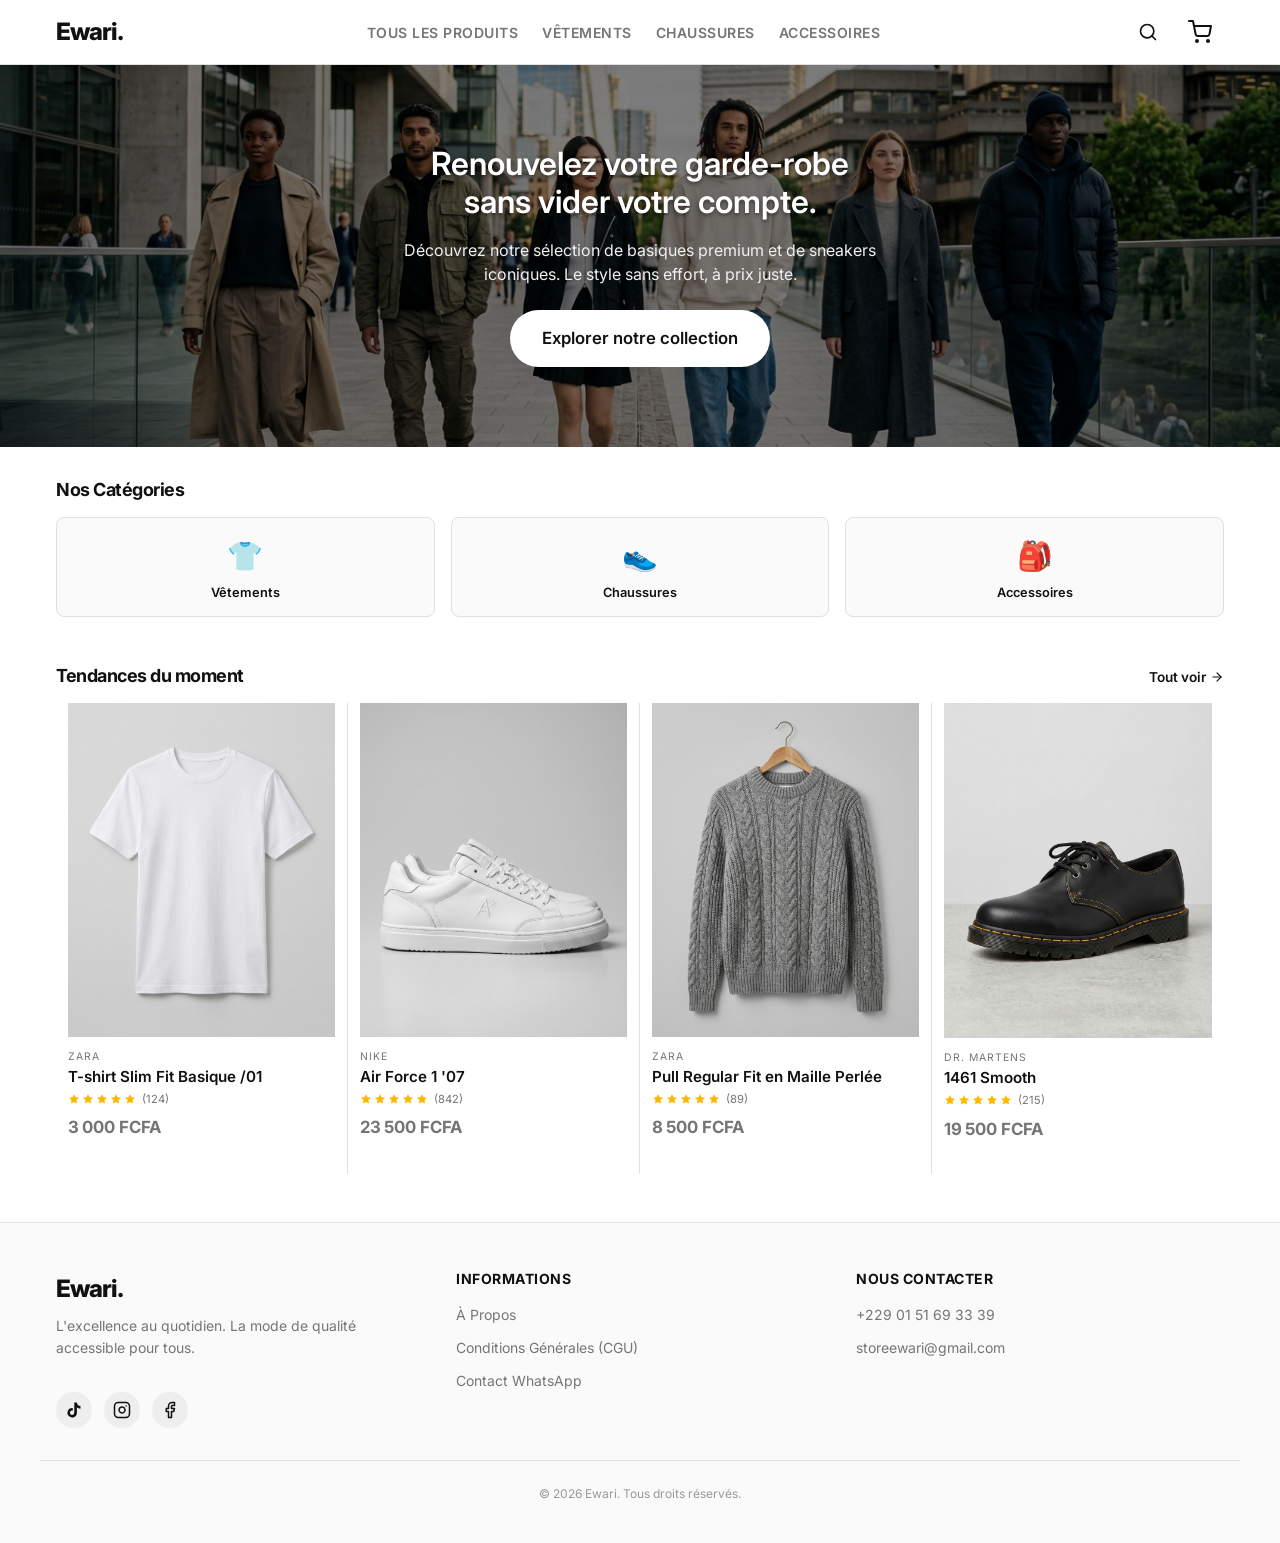
==== index.html @ d3e02f94 "Initial commit - Ewari" ====
<!DOCTYPE html>
<html lang="fr">
<head>
    <meta charset="UTF-8">
    <meta name="viewport" content="width=device-width, initial-scale=1.0">
    <title>Ewari | Mode & Sneakers Premium</title>
    <link rel="stylesheet" href="css/variables.css">
    <link rel="stylesheet" href="css/base.css">
    <link rel="stylesheet" href="css/layout.css">
    <link rel="stylesheet" href="css/components.css">
</head>
<body>

    <header class="header">
        <div class="container header-container">
            <div class="header-left">
                <button class="menu-btn" aria-label="Menu">
                    <svg width="24" height="24" viewBox="0 0 24 24" fill="none" stroke="currentColor" stroke-width="2" stroke-linecap="round" stroke-linejoin="round">
                        <line x1="3" y1="12" x2="21" y2="12"></line>
                        <line x1="3" y1="6" x2="21" y2="6"></line>
                        <line x1="3" y1="18" x2="21" y2="18"></line>
                    </svg>
                </button>
                <a href="index.html" class="logo">Ewari.</a>
            </div>
            
            <nav class="nav">
                <a href="catalogue.html" class="nav-link">Tous les produits</a>
                <a href="catalogue.html?cat=vetements" class="nav-link">Vêtements</a>
                <a href="catalogue.html?cat=chaussures" class="nav-link">Chaussures</a>
                <a href="catalogue.html?cat=accessoires" class="nav-link">Accessoires</a>
            </nav>
            
            <div class="header-actions">
                <button class="icon-btn" aria-label="Rechercher">
                    <svg width="20" height="20" viewBox="0 0 24 24" fill="none" stroke="currentColor" stroke-width="2" stroke-linecap="round" stroke-linejoin="round">
                        <circle cx="11" cy="11" r="8"></circle>
                        <line x1="21" y1="21" x2="16.65" y2="16.65"></line>
                    </svg>
                </button>
                <a href="panier.html" class="icon-btn" aria-label="Voir le panier">
                    <svg width="24" height="24" viewBox="0 0 24 24" fill="none" stroke="currentColor" stroke-width="2" stroke-linecap="round" stroke-linejoin="round">
                        <circle cx="9" cy="21" r="1"></circle>
                        <circle cx="20" cy="21" r="1"></circle>
                        <path d="M1 1h4l2.68 13.39a2 2 0 0 0 2 1.61h9.72a2 2 0 0 0 2-1.61L23 6H6"></path>
                    </svg>
                    <span id="cart-count" class="cart-count">0</span>
                </a>
            </div>
        </div>
    </header>

    <main>
        <!-- HERO -->
        <section class="hero">
            <div class="container">
                <h1>Renouvelez votre garde-robe<br>sans vider votre compte.</h1>
                <p>Découvrez notre sélection de basiques premium et de sneakers iconiques. Le style sans effort, à prix juste.</p>
                <a href="catalogue.html" class="btn btn-primary hero-btn">Explorer notre collection</a>
            </div>
        </section>

        <!-- CATEGORIES -->
        <section class="container categories-section">
            <h2 class="section-title">Nos Catégories</h2>
            <div class="categories-grid">
                <a href="catalogue.html?cat=vetements" class="category-card">
                    <div class="category-icon">👕</div>
                    <h3>Vêtements</h3>
                </a>
                <a href="catalogue.html?cat=chaussures" class="category-card">
                    <div class="category-icon">👟</div>
                    <h3>Chaussures</h3>
                </a>
                <a href="catalogue.html?cat=accessoires" class="category-card">
                    <div class="category-icon">🎒</div>
                    <h3>Accessoires</h3>
                </a>
            </div>
        </section>

        <!-- TENDANCES -->
        <section class="container" style="margin-bottom: var(--space-12);">
            <div style="display: flex; justify-content: space-between; align-items: baseline; margin-bottom: var(--space-4);">
                <h2 class="section-title" style="margin-bottom: 0;">Tendances du moment</h2>
                <a href="catalogue.html" style="font-weight: 600; text-decoration: none; font-size: 0.85rem; display: flex; align-items: center; gap: 4px;">
                    Tout voir 
                    <svg width="14" height="14" viewBox="0 0 24 24" fill="none" stroke="currentColor" stroke-width="2" stroke-linecap="round" stroke-linejoin="round"><line x1="5" y1="12" x2="19" y2="12"></line><polyline points="12 5 19 12 12 19"></polyline></svg>
                </a>
            </div>
            
            <div id="home-products" class="products-grid"></div>
        </section>
    </main>

    <!-- FOOTER PROFESSIONNEL (identique sur toutes les pages) -->
    <footer class="footer">
        <div class="container footer-grid">
            <div class="footer-col">
                <div class="footer-brand">Ewari.</div>
                <p style="color: var(--color-grey-dark); font-size: var(--text-sm); line-height: 1.6;">L'excellence au quotidien. La mode de qualité accessible pour tous.</p>
                <div class="social-icons">
                    <a href="#" aria-label="TikTok"><svg width="18" height="18" viewBox="0 0 24 24" fill="currentColor"><path d="M19.59 6.69a4.83 4.83 0 0 1-3.77-4.25V2h-3.45v13.67a2.89 2.89 0 0 1-5.2 1.74 2.89 2.89 0 0 1 2.31-4.64 2.93 2.93 0 0 1 .88.13V9.4a6.84 6.84 0 0 0-1-.05A6.33 6.33 0 0 0 5 20.1a6.34 6.34 0 0 0 10.86-4.43v-7a8.16 8.16 0 0 0 4.77 1.52v-3.4a4.85 4.85 0 0 1-1-.1z"/></svg></a>
                    <a href="#" aria-label="Instagram"><svg width="18" height="18" viewBox="0 0 24 24" fill="none" stroke="currentColor" stroke-width="2" stroke-linecap="round" stroke-linejoin="round"><rect x="2" y="2" width="20" height="20" rx="5" ry="5"></rect><path d="M16 11.37A4 4 0 1 1 12.63 8 4 4 0 0 1 16 11.37z"></path><line x1="17.5" y1="6.5" x2="17.51" y2="6.5"></line></svg></a>
                    <a href="#" aria-label="Facebook"><svg width="18" height="18" viewBox="0 0 24 24" fill="none" stroke="currentColor" stroke-width="2" stroke-linecap="round" stroke-linejoin="round"><path d="M18 2h-3a5 5 0 0 0-5 5v3H7v4h3v8h4v-8h3l1-4h-4V7a1 1 0 0 1 1-1h3z"></path></svg></a>
                </div>
            </div>
            
            <div class="footer-col">
                <h3>Informations</h3>
                <ul class="footer-links">
                    <li><a href="#">À Propos</a></li>
                    <li><a href="#">Conditions Générales (CGU)</a></li>
                    <li><a href="#">Contact WhatsApp</a></li>
                </ul>
            </div>
            
            <div class="footer-col">
                <h3>Nous Contacter</h3>
                <ul class="footer-contact">
                    <li><a href="tel:+2290151693339">+229 01 51 69 33 39</a></li>
                    <li><a href="mailto:storeewari@gmail.com">storeewari@gmail.com</a></li>
                </ul>
            </div>
        </div>
        <div class="container" style="text-align: center; border-top: 1px solid var(--color-grey-medium); margin-top: var(--space-8); padding-top: var(--space-6);">
            <p style="font-size: var(--text-xs); color: #999;">© 2026 Ewari. Tous droits réservés.</p>
        </div>
    </footer>

    <script src="js/data.js"></script>
    <script src="js/app.js"></script>
</body>
</html>
---- css/variables.css ----
/* Variables globales - Thème Minimaliste N&B / Gris */
:root {
    /* Couleurs principales */
    --color-white: #FFFFFF;
    --color-black: #111111;
    --color-grey-light: #F5F5F5;
    --color-grey-medium: #E0E0E0;
    --color-grey-dark: #757575;
    
    /* Couleurs sémantiques */
    --color-success: #28A745;
    --color-error: #DC3545;
    
    /* Typographie */
    --font-primary: 'Inter', -apple-system, BlinkMacSystemFont, 'Segoe UI', Roboto, Helvetica, Arial, sans-serif;
    
    /* Tailles de texte (Mobile first) */
    --text-xs: 0.75rem;     /* 12px */
    --text-sm: 0.875rem;    /* 14px */
    --text-base: 1rem;      /* 16px */
    --text-lg: 1.125rem;    /* 18px */
    --text-xl: 1.5rem;      /* 24px */
    --text-xxl: 2rem;       /* 32px */
    
    /* Espacements (Système de grille 8px pour la zone du pouce) */
    --space-1: 0.25rem;     /* 4px */
    --space-2: 0.5rem;      /* 8px */
    --space-3: 0.75rem;     /* 12px */
    --space-4: 1rem;        /* 16px */
    --space-6: 1.5rem;      /* 24px */
    --space-8: 2rem;        /* 32px */
    --space-12: 3rem;       /* 48px */
    
    /* Autres propriétés */
    --radius-sm: 4px;
    --radius-md: 8px;
    --shadow-sm: 0 1px 3px rgba(0,0,0,0.12);
    --shadow-md: 0 4px 6px rgba(0,0,0,0.1);
    --transition-speed: 0.2s;
    
    /* Z-index */
    --z-header: 100;
    --z-toast: 200;
    --z-modal: 300;
}
---- css/base.css ----
/* Import de la police Inter via Google Fonts */
@import url('https://fonts.googleapis.com/css2?family=Inter:wght@300;400;500;600;700&display=swap');

/* CSS Reset de base */
*, *::before, *::after {
    box-sizing: border-box;
    margin: 0;
    padding: 0;
}

html {
    font-size: 16px;
    scroll-behavior: smooth;
}

body {
    font-family: var(--font-primary);
    background-color: var(--color-white);
    color: var(--color-black);
    line-height: 1.5;
    -webkit-font-smoothing: antialiased;
    -moz-osx-font-smoothing: grayscale;
}

/* Typographie globale */
h1, h2, h3, h4, h5, h6 {
    font-weight: 600;
    line-height: 1.2;
    margin-bottom: var(--space-4);
}

p {
    margin-bottom: var(--space-4);
    color: var(--color-grey-dark);
}

a {
    color: inherit;
    text-decoration: none;
    transition: color var(--transition-speed) ease;
}

ul, ol {
    list-style: none;
}

img {
    max-width: 100%;
    height: auto;
    display: block;
    object-fit: cover;
}

button {
    font-family: inherit;
    cursor: pointer;
    border: none;
    background: none;
}

input, textarea, select {
    font-family: inherit;
}

/* Utilitaires globaux */
.container {
    width: 100%;
    max-width: 1200px;
    margin: 0 auto;
    padding: 0 var(--space-4); /* Padding mobile-first par défaut */
}

.sr-only {
    /* Classe pour l'accessibilité : masque visuellement un élément mais le laisse lisible par les lecteurs d'écran */
    position: absolute;
    width: 1px;
    height: 1px;
    padding: 0;
    margin: -1px;
    overflow: hidden;
    clip: rect(0, 0, 0, 0);
    white-space: nowrap;
    border: 0;
}
---- css/layout.css ----
/* Layout du Panier */
.cart-layout { display: flex; flex-direction: column; gap: var(--space-8); }
.cart-summary { background-color: var(--color-grey-light); padding: var(--space-6); border-radius: var(--radius-md); }
@media (min-width: 992px) {
    .cart-layout { flex-direction: row; align-items: flex-start; }
    #cart-items-container { flex: 2; }
    .cart-summary { flex: 1; position: sticky; top: 100px; }
}

/* Header global */
.header {
    background-color: var(--color-white);
    border-bottom: 1px solid var(--color-grey-medium);
    position: sticky; 
    top: 0;
    z-index: var(--z-header);
    box-shadow: 0 2px 10px rgba(0,0,0,0.02);
}
.header-container { display: flex; justify-content: space-between; align-items: center; height: 64px; }
.header-left { display: flex; align-items: center; gap: var(--space-2); }
.menu-btn { display: flex; align-items: center; justify-content: center; padding: var(--space-2); min-width: 48px; min-height: 48px; color: var(--color-black); }
.logo { font-size: var(--text-xl); font-weight: 800; letter-spacing: -1px; }

.nav { display: none; }
.header-actions { display: flex; align-items: center; gap: 4px; }
.icon-btn { position: relative; padding: var(--space-2); display: flex; align-items: center; justify-content: center; min-width: 48px; min-height: 48px; color: var(--color-black); }
.cart-count { position: absolute; top: 4px; right: 4px; background-color: var(--color-black); color: var(--color-white); font-size: 0.65rem; font-weight: 700; height: 18px; min-width: 18px; border-radius: 9px; display: flex; align-items: center; justify-content: center; padding: 0 4px; }

/* Footer global avec Grille 3 colonnes */
.footer { background-color: #FAFAFA; padding: var(--space-12) 0 var(--space-6) 0; margin-top: var(--space-12); border-top: 1px solid var(--color-grey-medium); }
.footer-grid { display: grid; grid-template-columns: 1fr; gap: var(--space-8); }
.footer-col { display: flex; flex-direction: column; align-items: center; text-align: center; }
@media (min-width: 768px) {
    .footer-grid { grid-template-columns: repeat(3, 1fr); }
    .footer-col { align-items: flex-start; text-align: left; }
}
.footer-col h3 { font-size: var(--text-sm); font-weight: 700; margin-bottom: var(--space-4); text-transform: uppercase; letter-spacing: 0.5px; }
.footer-brand { font-size: var(--text-xl); font-weight: 800; margin-bottom: var(--space-2); letter-spacing: -1px; }
.footer-links, .footer-contact { display: flex; flex-direction: column; gap: var(--space-3); font-size: var(--text-sm); color: var(--color-grey-dark); }
.footer-links a:hover, .footer-contact a:hover { color: var(--color-black); text-decoration: underline; }
.social-icons { display: flex; gap: var(--space-3); margin-top: var(--space-4); }
.social-icons a { color: var(--color-black); display: inline-flex; align-items: center; justify-content: center; width: 36px; height: 36px; border-radius: 50%; background-color: #EEEEEE; transition: background-color 0.2s; }
.social-icons a:hover { background-color: #DDDDDD; }

/* Responsive basique */
@media (min-width: 768px) {
    .menu-btn { display: none; }
    .header-left { gap: 0; }
    .nav { display: flex; gap: var(--space-6); }
    .nav-link { font-weight: 600; color: var(--color-grey-dark); font-size: var(--text-sm); text-transform: uppercase; letter-spacing: 0.5px; }
    .nav-link:hover, .nav-link.active { color: var(--color-black); }
}
---- css/components.css ----
/* Boutons */
.btn {
    display: inline-flex; align-items: center; justify-content: center;
    padding: var(--space-3) var(--space-6); font-size: var(--text-base);
    font-weight: 600; border-radius: var(--radius-sm);
    transition: all 0.3s cubic-bezier(0.25, 0.8, 0.25, 1);
    text-align: center; min-height: 48px; width: 100%; border: none; cursor: pointer;
}
@media (min-width: 768px) { .btn { width: auto; } }

.btn-primary { background-color: var(--color-black); color: var(--color-white); }
.btn-primary:hover { background-color: #333; transform: translateY(-2px); box-shadow: 0 4px 12px rgba(0,0,0,0.15); }
.btn-outline { background-color: transparent; color: var(--color-black); border: 1px solid var(--color-black); }
.btn-outline:hover { background-color: var(--color-black); color: var(--color-white); }

/* Bouton Disabled (Grisé) */
.btn:disabled, .btn.disabled { opacity: 0.4; cursor: not-allowed; background-color: var(--color-grey-dark) !important; color: var(--color-white) !important; transform: none !important; box-shadow: none !important; }

/* Section Hero */
.hero {
    position: relative; text-align: center; padding: 80px 0; margin-bottom: var(--space-8);
    background-color: var(--color-black); background-image: url('../images/hero_bg.jpg');
    background-size: cover; background-position: center; color: var(--color-white);
}
.hero::before { content: ''; position: absolute; top: 0; left: 0; right: 0; bottom: 0; background: rgba(0, 0, 0, 0.5); z-index: 1; }
.hero .container { position: relative; z-index: 2; }
.hero h1 { font-size: var(--text-xl); margin-bottom: var(--space-4); text-shadow: 0 2px 4px rgba(0,0,0,0.5); }
@media (min-width: 768px) { .hero h1 { font-size: var(--text-xxl); } }
.hero p { font-size: 1rem; font-weight: 400; margin-bottom: var(--space-6); max-width: 500px; margin-left: auto; margin-right: auto; color: #f1f1f1; }
.hero-btn { padding: var(--space-4) var(--space-8) !important; font-size: 1.05rem !important; width: auto !important; background-color: var(--color-white); color: var(--color-black); border-radius: 30px !important; }
.hero-btn:hover { background-color: #f0f0f0; transform: scale(1.02); }

/* Categories */
.categories-section { margin-bottom: var(--space-12); }
.section-title { font-size: var(--text-lg); font-weight: 700; margin-bottom: var(--space-4); text-align: left; letter-spacing: -0.5px;}
.categories-grid { display: grid; grid-template-columns: repeat(3, 1fr); gap: var(--space-4); }
.category-card {
    display: flex; flex-direction: column; align-items: center; justify-content: center;
    background-color: #FAFAFA; padding: var(--space-4) var(--space-2);
    border-radius: var(--radius-md); transition: all 0.3s ease; border: 1px solid var(--color-grey-medium);
}
.category-card:hover { transform: translateY(-3px); box-shadow: 0 4px 12px rgba(0,0,0,0.05); border-color: var(--color-black); }
.category-icon { font-size: 1.8rem; margin-bottom: var(--space-2); }
.category-card h3 { font-size: 0.8rem; font-weight: 600; margin: 0; }

/* Grille de produits - Séparée par ligne verticale */
.products-grid { 
    display: grid; 
    grid-template-columns: repeat(2, 1fr); 
    gap: 0; row-gap: var(--space-8); margin-bottom: var(--space-8); 
}
@media (min-width: 768px) {
    .products-grid { grid-template-columns: repeat(4, 1fr); }
}

/* Carte Produit - Avec ligne de séparation */
.product-card {
    position: relative; display: flex; flex-direction: column;
    padding: 0 var(--space-3) var(--space-4) var(--space-3);
    background-color: var(--color-white);
    border-right: 1px solid var(--color-grey-medium);
}
.products-grid .product-card:nth-child(2n) { border-right: none; }
@media (min-width: 768px) {
    .products-grid .product-card:nth-child(2n) { border-right: 1px solid var(--color-grey-medium); }
    .products-grid .product-card:nth-child(4n) { border-right: none; }
}

.product-image-wrapper {
    position: relative; background-color: var(--color-grey-light); aspect-ratio: 4/5;
    overflow: hidden; margin-bottom: var(--space-3);
}
.product-image { width: 100%; height: 100%; object-fit: cover; transition: transform 0.7s cubic-bezier(0.25, 0.46, 0.45, 0.94); }
.product-card:hover .product-image { transform: scale(1.05); }

.product-info { display: flex; flex-direction: column; }
.product-brand { font-size: 0.65rem; color: var(--color-grey-dark); text-transform: uppercase; letter-spacing: 1px; margin-bottom: 2px; padding: 0; }
.product-title { font-size: 0.95rem; font-weight: 600; margin-bottom: var(--space-1); padding: 0; color: var(--color-black); line-height: 1.3; }
.product-price { font-weight: 700; font-size: 1.05rem; padding: 0; margin-top: auto; }

/* Panier Responsif */
.cart-item { display: flex; gap: var(--space-4); margin-bottom: var(--space-6); padding-bottom: var(--space-6); border-bottom: 1px solid var(--color-grey-medium); }
.cart-item-img { width: 90px; height: 110px; object-fit: cover; border-radius: var(--radius-sm); }
.cart-item-details { flex: 1; display: flex; flex-direction: column; }
.cart-item-header { display: flex; flex-direction: column; margin-bottom: 4px; }
.cart-item-title { font-size: 1rem; font-weight: 600; line-height: 1.2; margin-bottom: 4px; }
.cart-item-price { font-weight: 700; font-size: 1.1rem; }
@media (min-width: 768px) {
    .cart-item-img { width: 120px; height: 150px; }
    .cart-item-header { flex-direction: row; justify-content: space-between; align-items: flex-start; }
}

/* Résumé Panier / Commande */
.summary-row { display: flex; justify-content: space-between; margin-bottom: var(--space-3); font-size: 1rem; color: var(--color-grey-dark); }
.summary-row.total { font-weight: 900; font-size: 1.35rem; color: var(--color-black); border-top: 2px solid var(--color-black); padding-top: var(--space-4); margin-top: var(--space-4); }

/* Fiche Produit - Tailles */
.size-grid { display: flex; flex-wrap: wrap; gap: 8px; margin-bottom: var(--space-2); }
.size-btn { border: 1px solid var(--color-grey-medium); background: var(--color-white); padding: 12px; min-width: 48px; text-align: center; cursor: pointer; transition: all 0.2s; font-size: 0.95rem; font-weight: 600; border-radius: var(--radius-sm); }
.size-btn:hover { border-color: var(--color-black); }
.size-btn.selected { border-color: var(--color-black); background: var(--color-black); color: var(--color-white); }

/* Fiche Produit - Barre Add To Cart Sticky Mobile */
.product-detail-layout { padding-bottom: 90px; } /* Evite que le footer/contenu se cache sous la barre */
.add-to-cart-container {
    position: fixed; bottom: 0; left: 0; width: 100%;
    padding: var(--space-4); background-color: var(--color-white);
    box-shadow: 0 -4px 12px rgba(0,0,0,0.08); z-index: 100; border-top: 1px solid var(--color-grey-light);
}
@media (min-width: 768px) {
    .product-detail-layout { padding-bottom: 0; }
    .add-to-cart-container { position: static; padding: 0; box-shadow: none; border-top: none; margin-top: var(--space-6); }
}

/* Sélecteur de quantité */
.quantity-selector {
    display: inline-flex; align-items: center; border: 1px solid var(--color-grey-medium); border-radius: var(--radius-sm); overflow: hidden;
}
.qty-btn { background: var(--color-white); border: none; padding: 8px 16px; font-size: 1.2rem; cursor: pointer; }
.qty-btn:hover { background-color: var(--color-grey-light); }
.qty-input { width: 40px; text-align: center; border: none; font-size: 1rem; font-weight: 600; background: transparent; }

/* Etoiles Notation */
.stars-container { display: flex; align-items: center; gap: 2px; margin-bottom: var(--space-2); padding: 0; }
.star { color: #FFB800; width: 12px; height: 12px; }
.reviews-count { font-size: 0.7rem; color: var(--color-grey-dark); margin-left: 4px; }

/* Top Snackbar (Vert ou Rouge) */
.toast-container { position: fixed; top: 20px; left: 50%; transform: translateX(-50%); z-index: 1000; display: flex; flex-direction: column; gap: var(--space-2); width: 90%; max-width: 400px; pointer-events: none; }
.toast { background-color: var(--color-black); color: var(--color-white); padding: var(--space-3) var(--space-4); border-radius: var(--radius-md); font-size: var(--text-sm); font-weight: 600; display: flex; align-items: center; justify-content: center; box-shadow: 0 4px 12px rgba(0,0,0, 0.3); animation: slideDown 0.4s cubic-bezier(0.175, 0.885, 0.32, 1.275) forwards; }
@keyframes slideDown { from { opacity: 0; transform: translateY(-30px); } to { opacity: 1; transform: translateY(0); } }

/* Trust Badges */
.trust-badges { display: flex; gap: var(--space-4); margin-top: var(--space-6); padding-top: var(--space-4); border-top: 1px solid var(--color-grey-medium); justify-content: center; }
.trust-badge { display: flex; flex-direction: column; align-items: center; text-align: center; font-size: 0.7rem; color: var(--color-grey-dark); gap: 6px; }
.trust-badge svg { color: var(--color-black); width: 20px; height: 20px; }
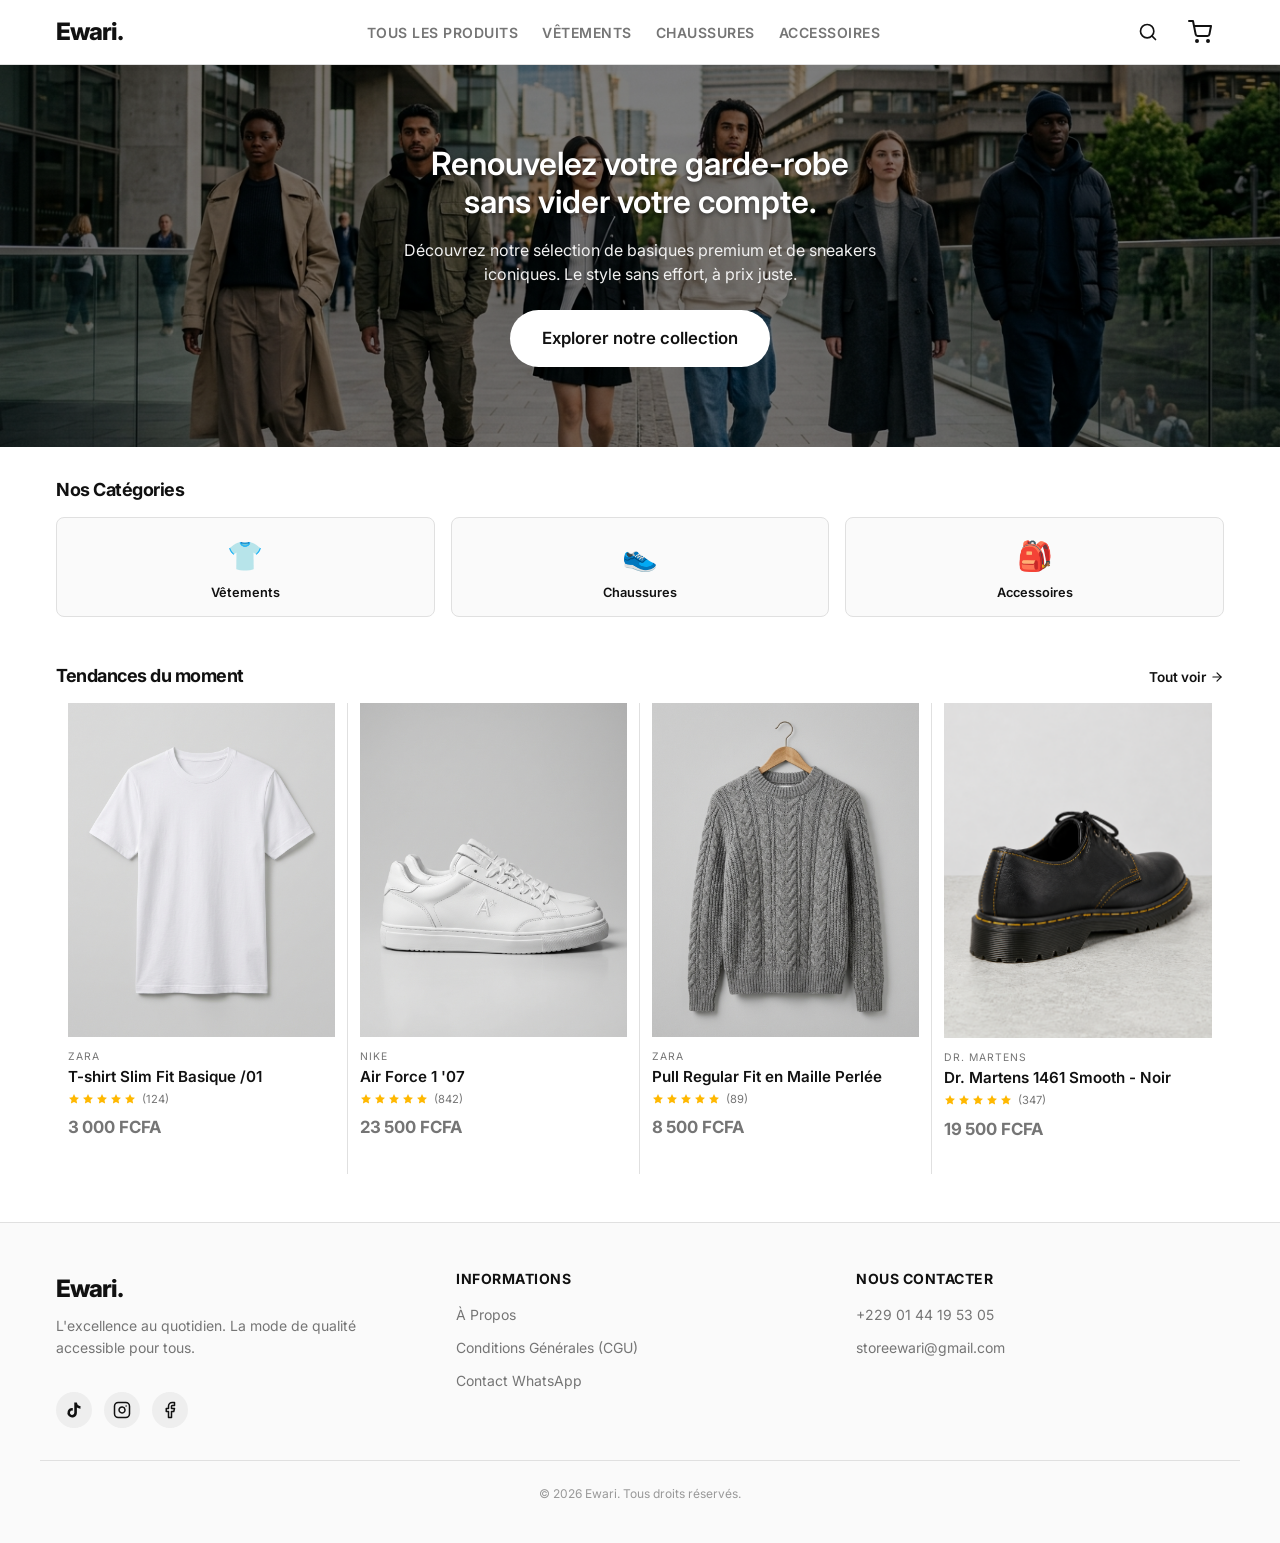
==== commit 1dc0ebbb: "correction of phone number" ====
--- a/index.html
+++ b/index.html
@@ -118,7 +118,7 @@
             <div class="footer-col">
                 <h3>Nous Contacter</h3>
                 <ul class="footer-contact">
-                    <li><a href="tel:+2290151693339">+229 01 51 69 33 39</a></li>
+                    <li><a href="tel:+2290151693339">+229 01 44 19 53 05</a></li>
                     <li><a href="mailto:storeewari@gmail.com">storeewari@gmail.com</a></li>
                 </ul>
             </div>
